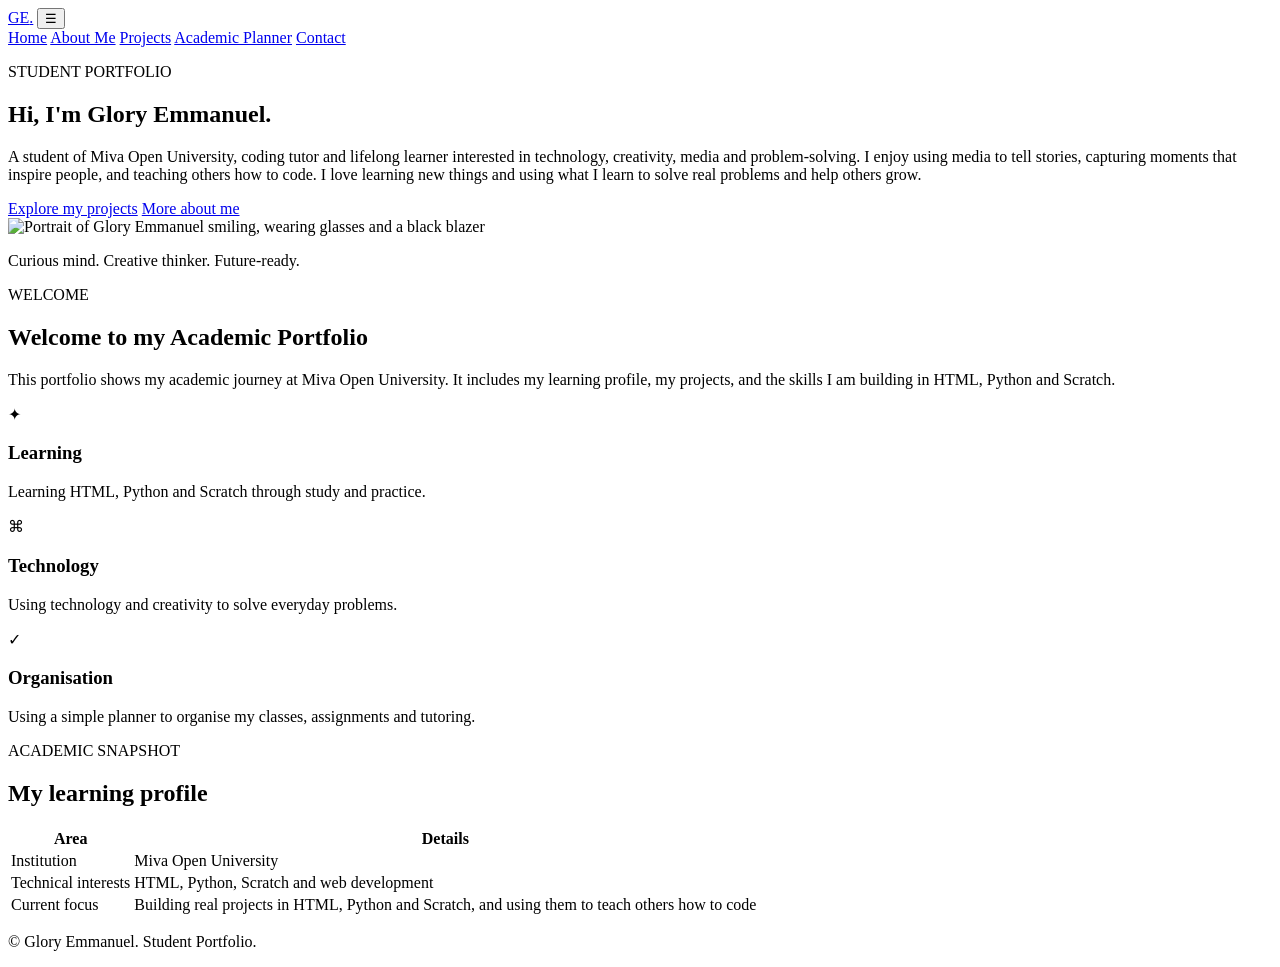
==== index.html @ ad63235c "Add files via upload" ====
<!DOCTYPE html>
<html lang="en">
<head>
  <meta charset="UTF-8">
  <meta name="viewport" content="width=device-width, initial-scale=1.0">
  <meta name="description" content="Glory Emmanuel's student portfolio and academic website">
  <title>Home | Glory Emmanuel</title>
  <link rel="stylesheet" href="css/style.css">
  <script src="js/main.js" defer></script>
</head>
<body>
  <header class="site-header">
    <a class="brand" href="index.html">GE<span>.</span></a>
    <button class="menu-toggle" aria-label="Toggle navigation" aria-expanded="false">☰</button>
    <nav class="site-nav" aria-label="Main navigation">
      <a class="active" aria-current="page" href="index.html">Home</a>
      <a href="about.html">About Me</a>
      <a href="projects.html">Projects</a>
      <a href="planner.html">Academic Planner</a>
      <a href="contact.html">Contact</a>
    </nav>
  </header>

  <main>
    <section class="hero section">
      <div class="hero-copy">
        <p class="eyebrow">STUDENT PORTFOLIO</p>
        <h1>Hi, I'm <span>Glory Emmanuel</span>.</h1>
        <p class="lead">A student of Miva Open University, coding tutor and lifelong learner interested in technology, creativity, media and problem-solving. I enjoy using media to tell stories, capturing moments that inspire people, and teaching others how to code. I love learning new things and using what I learn to solve real problems and help others grow.</p>
        <div class="button-row">
          <a class="button" href="projects.html">Explore my projects</a>
          <a class="button button-outline" href="about.html">More about me</a>
        </div>
      </div>
      <div class="profile-frame">
        <img src="images/glory.jpg.png" alt="Portrait of Glory Emmanuel smiling, wearing glasses and a black blazer">
        <p>Curious mind. Creative thinker. Future-ready.</p>
      </div>
    </section>

    <section class="section soft-section">
      <div class="section-heading">
        <p class="eyebrow">WELCOME</p>
        <h2>Welcome to my Academic Portfolio</h2>
      </div>
      <p class="narrow-copy">This portfolio shows my academic journey at Miva Open University. It includes my learning profile, my projects, and the skills I am building in HTML, Python and Scratch.</p>
      <div class="feature-grid">
        <article class="feature-card"><span class="feature-icon" aria-hidden="true">✦</span><h3>Learning</h3><p>Learning HTML, Python and Scratch through study and practice.</p></article>
        <article class="feature-card"><span class="feature-icon" aria-hidden="true">⌘</span><h3>Technology</h3><p>Using technology and creativity to solve everyday problems.</p></article>
        <article class="feature-card"><span class="feature-icon" aria-hidden="true">✓</span><h3>Organisation</h3><p>Using a simple planner to organise my classes, assignments and tutoring.</p></article>
      </div>
    </section>

    <section class="section">
      <div class="section-heading">
        <p class="eyebrow">ACADEMIC SNAPSHOT</p>
        <h2>My learning profile</h2>
      </div>
      <div class="table-wrap">
        <table>
          <thead><tr><th>Area</th><th>Details</th></tr></thead>
          <tbody>
            <tr><td>Institution</td><td>Miva Open University</td></tr>
            <tr><td>Technical interests</td><td>HTML, Python, Scratch and web development</td></tr>
            <tr><td>Current focus</td><td>Building real projects in HTML, Python and Scratch, and using them to teach others how to code</td></tr>
          </tbody>
        </table>
      </div>
    </section>

    

  <footer class="site-footer"><p>© <span class="current-year"></span> Glory Emmanuel. Student Portfolio.</p></footer>
</body>
</html>
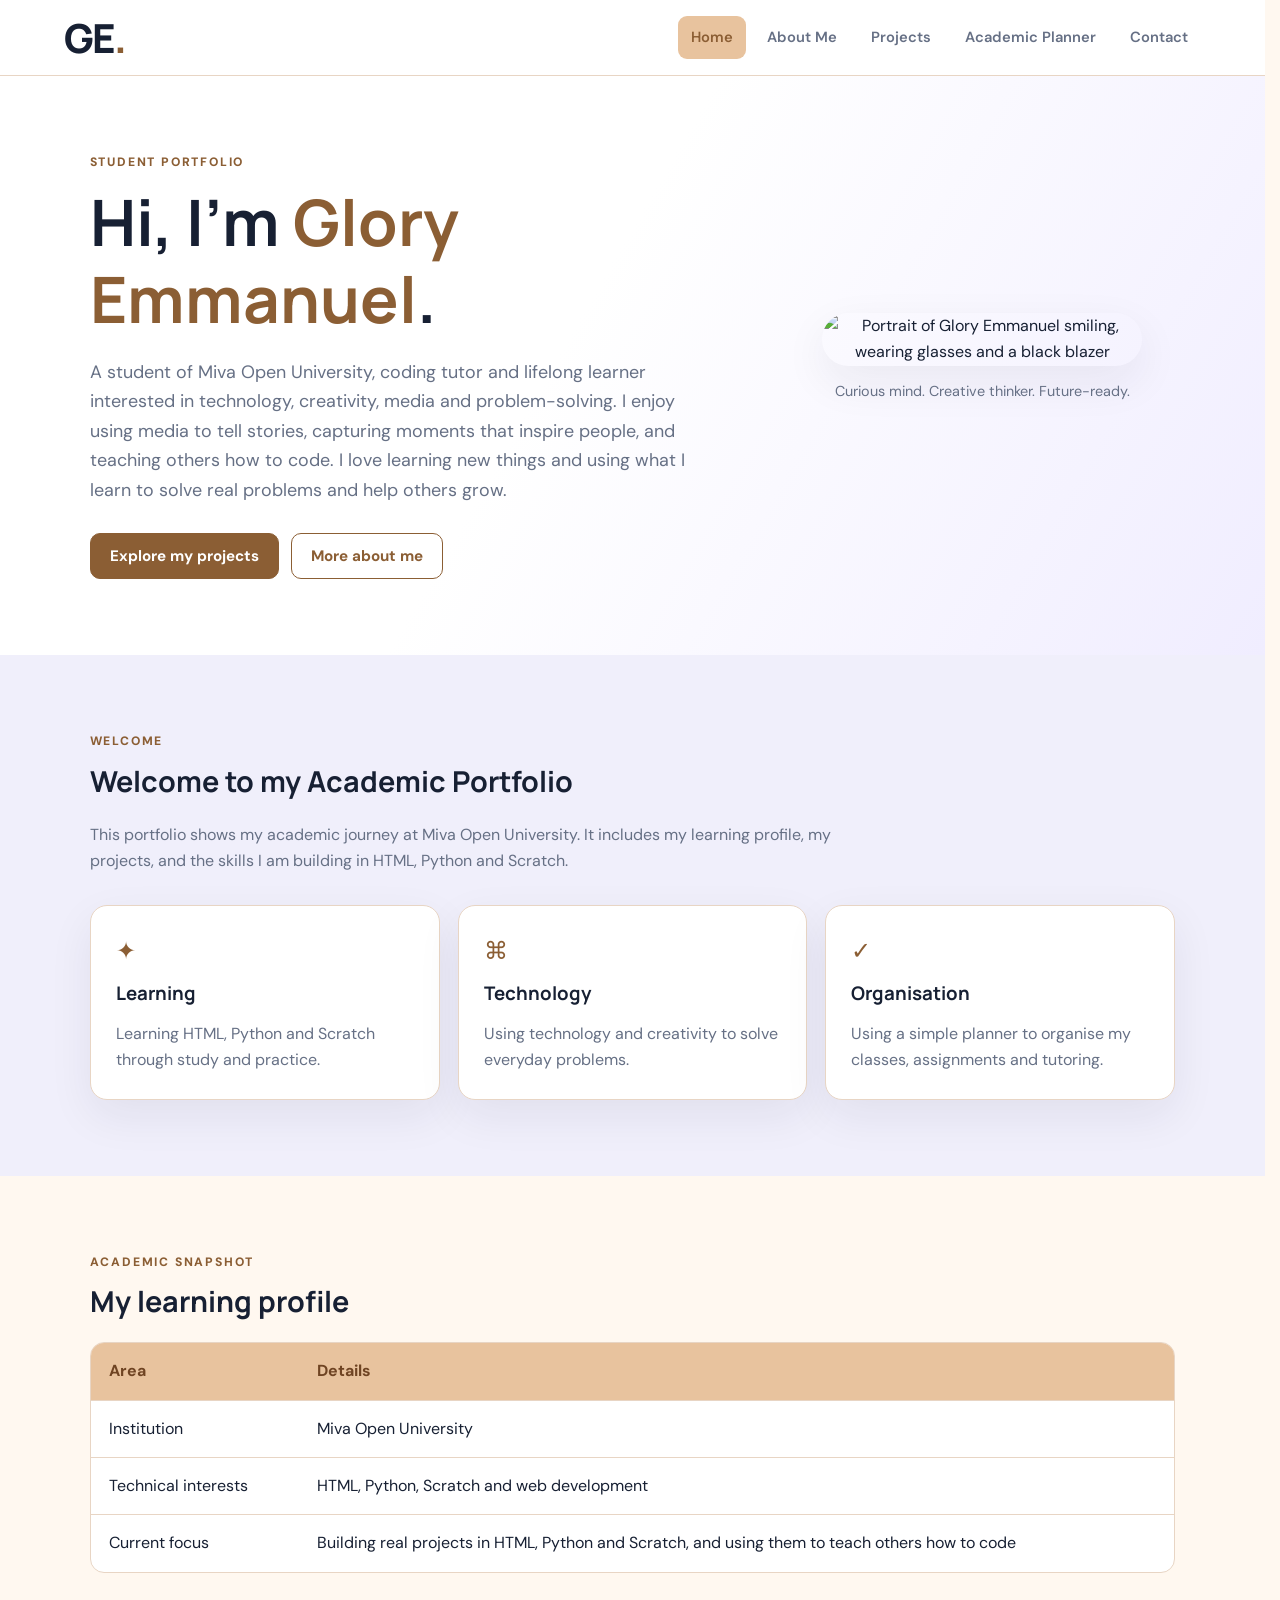
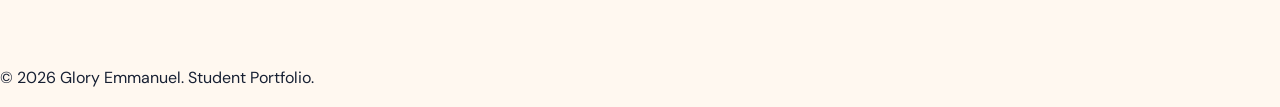
==== commit 9173acf0: "Update index.html" ====
--- a/index.html
+++ b/index.html
@@ -5,8 +5,8 @@
   <meta name="viewport" content="width=device-width, initial-scale=1.0">
   <meta name="description" content="Glory Emmanuel's student portfolio and academic website">
   <title>Home | Glory Emmanuel</title>
-  <link rel="stylesheet" href="css/style.css">
-  <script src="js/main.js" defer></script>
+  <link rel="stylesheet" href="style.css">
+  <script src=" main.js" defer></script>
 </head>
 <body>
   <header class="site-header">
@@ -72,4 +72,4 @@
 
   <footer class="site-footer"><p>© <span class="current-year"></span> Glory Emmanuel. Student Portfolio.</p></footer>
 </body>
-</html>+</html>
--- a/style.css
+++ b/style.css
@@ -0,0 +1,119 @@
+@import url('https://fonts.googleapis.com/css2?family=DM+Sans:wght@400;500;600;700&family=Manrope:wght@500;600;700;800&display=swap');
+
+:root {
+  --ink: #172033;
+  --muted: #667085;
+  --primary: #8B5E34;
+  --primary-dark: #6F4423;
+  --accent: #E8C39E;
+  --surface: #ffffff;
+  --background: #FFF8F0;
+  --border: #E8D5C4;
+  --success: #16794b;
+  --danger: #c0392b;
+  --shadow: 0 16px 45px rgba(25, 32, 55, .07);
+}
+* { box-sizing: border-box; }
+html { scroll-behavior: smooth; scrollbar-gutter: stable; }
+img { max-width: 100%; height: auto; }
+body { margin: 0; background: var(--background); color: var(--ink); font-family: 'DM Sans', Arial, sans-serif; line-height: 1.65; }
+a { color: inherit; }
+a:focus-visible, button:focus-visible, .button:focus-visible { outline: 3px solid var(--primary); outline-offset: 3px; }
+
+/* Header */
+.site-header { min-height: 76px; padding: 0 5vw; padding: 0 max(5vw, 22px); display: flex; align-items: center; justify-content: space-between; gap: 24px; background: #fff; border-bottom: 1px solid var(--border); position: sticky; top: 0; z-index: 10; }
+.brand { font: 800 2.5rem 'Manrope', sans-serif; text-decoration: none; letter-spacing: -2px; }
+.brand span, .hero h1 span { color: var(--primary); }
+.site-nav { display: flex; align-items: center; gap: 8px; }
+.site-nav a { text-decoration: none; color: var(--muted); padding: 9px 13px; border-radius: 9px; font-size: .92rem; font-weight: 600; }
+.site-nav a:hover, .site-nav a.active { background: var(--accent); color: var(--primary); }
+.menu-toggle { display: none; border: 0; background: transparent; font-size: 1.5rem; cursor: pointer; color: var(--ink); }
+
+/* Sections and hero */
+.section { padding: 76px 7vw; }
+.hero { min-height: 560px; display: grid; grid-template-columns: 1.25fr .75fr; align-items: center; gap: 55px; background: linear-gradient(120deg, #fff 45%, #f0edff 100%); }
+.eyebrow { color: var(--primary); font-size: .76rem; font-weight: 800; letter-spacing: 1.8px; margin: 0 0 12px; }
+h1, h2, h3 { font-family: 'Manrope', sans-serif; line-height: 1.2; }
+.hero h1 { font-size: 3.5rem; font-size: clamp(2.5rem, 5vw, 4.6rem); letter-spacing: 0; margin: 0 0 20px; max-width: 720px; }
+.lead { color: var(--muted); font-size: 1.12rem; max-width: 610px; }
+.button-row { display: flex; flex-wrap: wrap; gap: 12px; margin-top: 28px; }
+.button { display: inline-flex; justify-content: center; align-items: center; border: 1px solid var(--primary); background: var(--primary); color: #fff; text-decoration: none; padding: 12px 19px; border-radius: 10px; font: 700 .95rem 'DM Sans', sans-serif; cursor: pointer; transition: transform .2s, background .2s; }
+.button:hover { background: var(--primary-dark); transform: translateY(-2px); }
+.button-outline { background: transparent; color: var(--primary); }
+.button-outline:hover { color: #fff; }
+.profile-frame { max-width: 350px; justify-self: center; text-align: center; }
+.profile-frame img { width: 100%; max-width: 320px; display: block; margin: 0 auto; border-radius: 28px; box-shadow: var(--shadow); }
+.profile-frame p { color: var(--muted); font-size: .9rem; }
+.section-heading { margin-bottom: 24px; }
+.section-heading h2, .content-card h2 { font-size: 1.8rem; margin: 0 0 12px; }
+.soft-section { background: #f0effb; }
+.narrow-copy { max-width: 760px; color: var(--muted); }
+
+/* Cards */
+.feature-grid { display: grid; grid-template-columns: repeat(3, 1fr); gap: 18px; margin-top: 30px; }
+.feature-card, .content-card, .project-card, .planner-panel { background: var(--surface); border: 1px solid var(--border); border-radius: 17px; box-shadow: var(--shadow); }
+.feature-card { padding: 25px; }
+.feature-icon { color: var(--primary); font-size: 1.5rem; }
+.feature-card h3 { margin: 12px 0 6px; }
+.feature-card p, .project-card p { color: var(--muted); margin-bottom: 0; }
+.table-wrap { overflow-x: auto; background: white; border: 1px solid var(--border); border-radius: 14px; }
+table { width: 100%; border-collapse: collapse; min-width: 480px; }
+th, td { padding: 15px 18px; text-align: left; border-bottom: 1px solid var(--border); }
+th { background: var(--accent); color: var(--primary-dark); }
+tr:last-child td { border-bottom: 0; }
+audio { width: 100%; max-width: 560px; }
+.small-note { font-size: .84rem; color: var(--muted); }
+
+/* Inner pages */
+.page-main { width: 90%; max-width: 1100px; margin: 0 auto; padding: 48px 0 80px; }
+.page-intro { padding: 30px 0 34px; }
+.page-intro h1 { font-size: 2.6rem; font-size: clamp(2.2rem, 5vw, 3.4rem); margin: 0 0 10px; letter-spacing: -1.8px; }
+.page-intro p:last-child { color: var(--muted); margin: 0; }
+.content-card { padding: 27px; margin-bottom: 18px; }
+.content-card p, .content-card li { color: var(--muted); }
+.content-card a { color: var(--primary); font-weight: 600; }
+.detail-list { padding-left: 20px; }
+.tag-list { display: flex; flex-wrap: wrap; gap: 8px; margin-top: 16px; }
+.tag-list span { background: var(--accent); color: var(--primary-dark); padding: 6px 11px; border-radius: 30px; font-size: .82rem; font-weight: 700; }
+.project-grid { display: grid; grid-template-columns: repeat(3, 1fr); gap: 20px; }
+.project-card { overflow: }
+
+/* Calculator */
+select {
+  width: 100%;
+  border: 1px solid #d8dce7;
+  background: #fff;
+  border-radius: 9px;
+  padding: 12px 13px;
+  color: var(--ink);
+  font: inherit;
+}
+select:focus {
+  outline: 3px solid #e4e0ff;
+  border-color: var(--primary);
+}
+
+#calc-form {
+  display: flex;
+  flex-wrap: wrap;
+  align-items: flex-end;
+  max-width: 760px;
+}
+#calc-form .form-field {
+  flex: 1 1 180px;
+  margin-right: 14px;
+}
+#calc-form .button {
+  margin-bottom: 15px;
+}
+
+#calc-result {
+  font-size: 1.5rem;
+  min-height: 2.4rem;
+  margin: 12px 0 0;
+}
+
+@media (max-width: 600px) {
+  #calc-form .form-field { margin-right: 0; }
+  #calc-form .button { width: 100%; }
+}
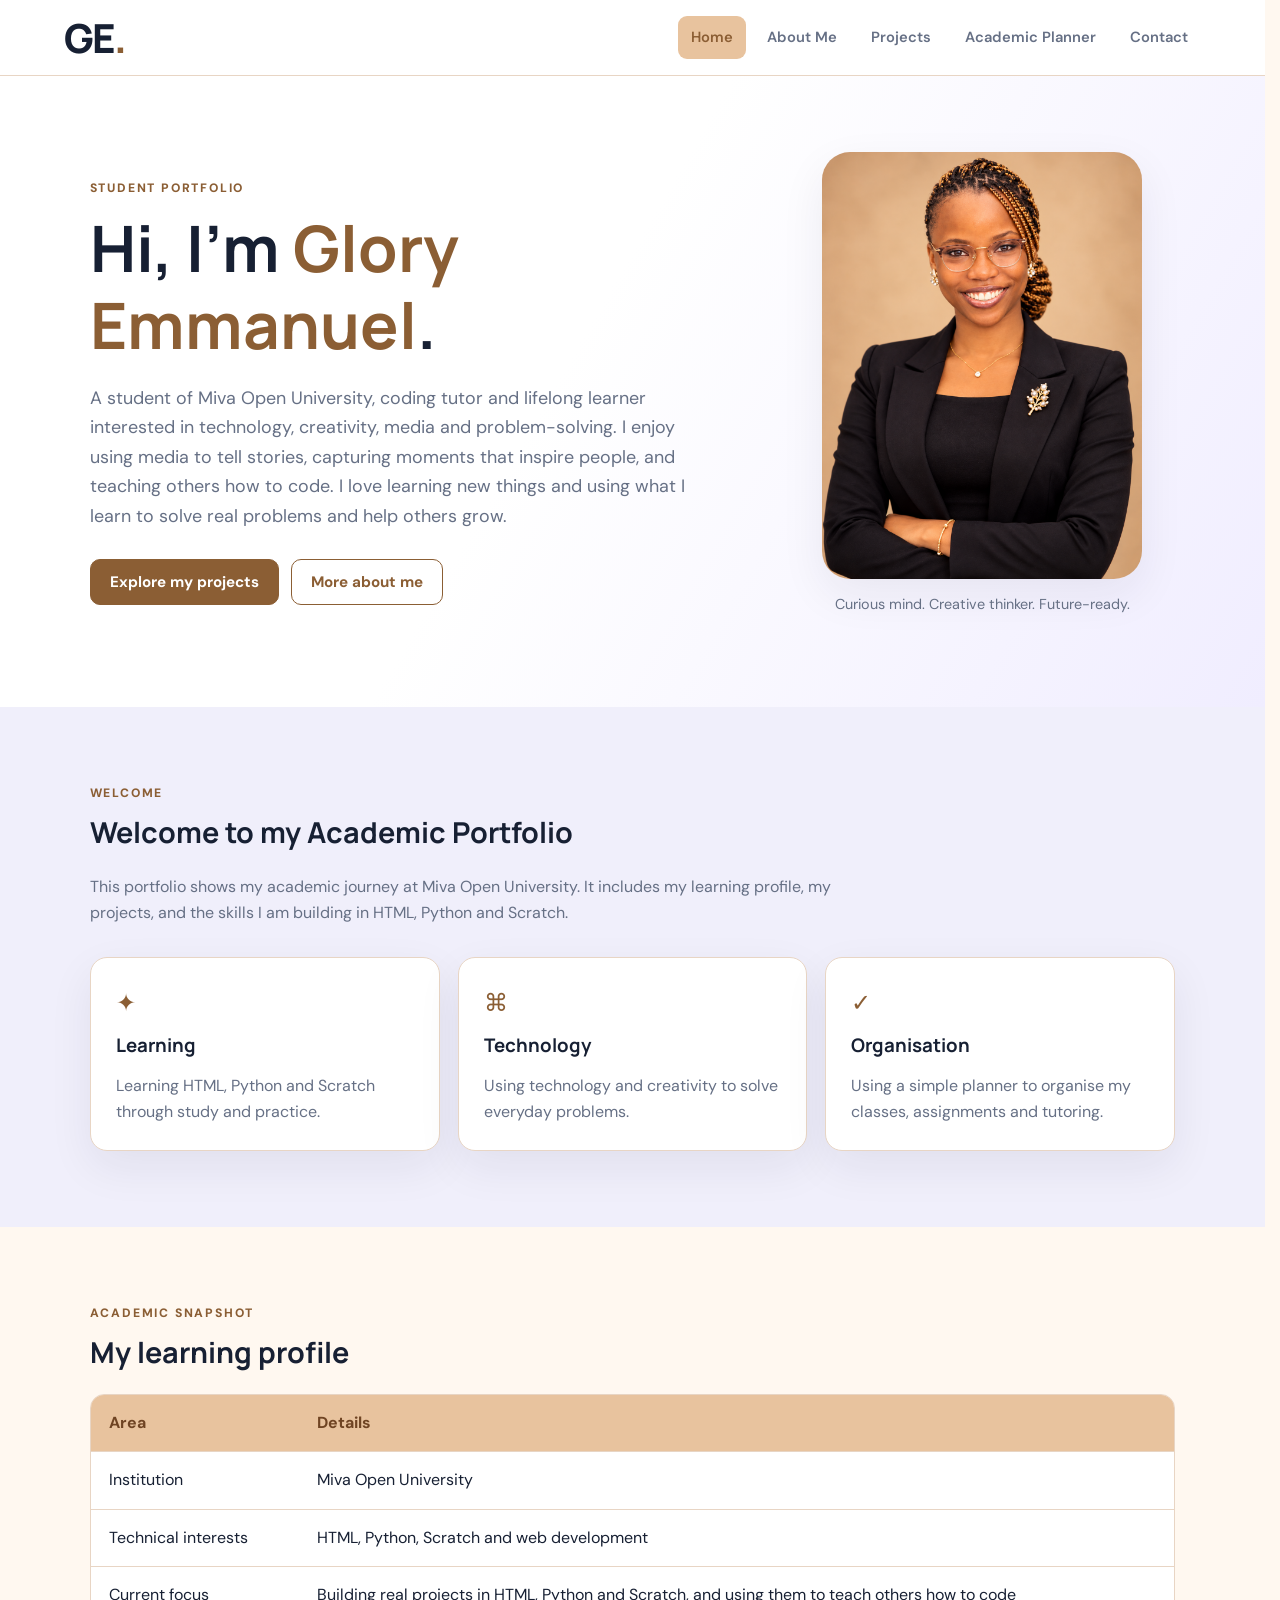
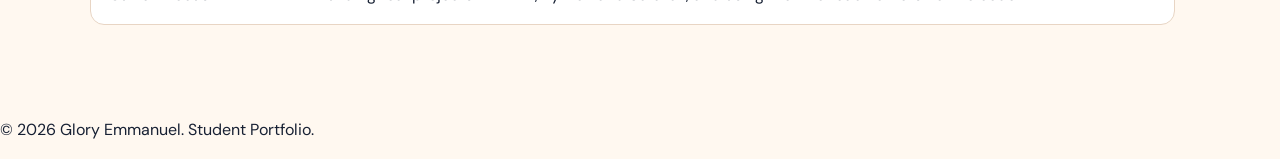
==== commit 6393819b: "Fix image source path in index.html" ====
--- a/index.html
+++ b/index.html
@@ -33,7 +33,7 @@
         </div>
       </div>
       <div class="profile-frame">
-        <img src="images/glory.jpg.png" alt="Portrait of Glory Emmanuel smiling, wearing glasses and a black blazer">
+        <img src="glory.jpg.png" alt="Portrait of Glory Emmanuel smiling, wearing glasses and a black blazer">
         <p>Curious mind. Creative thinker. Future-ready.</p>
       </div>
     </section>
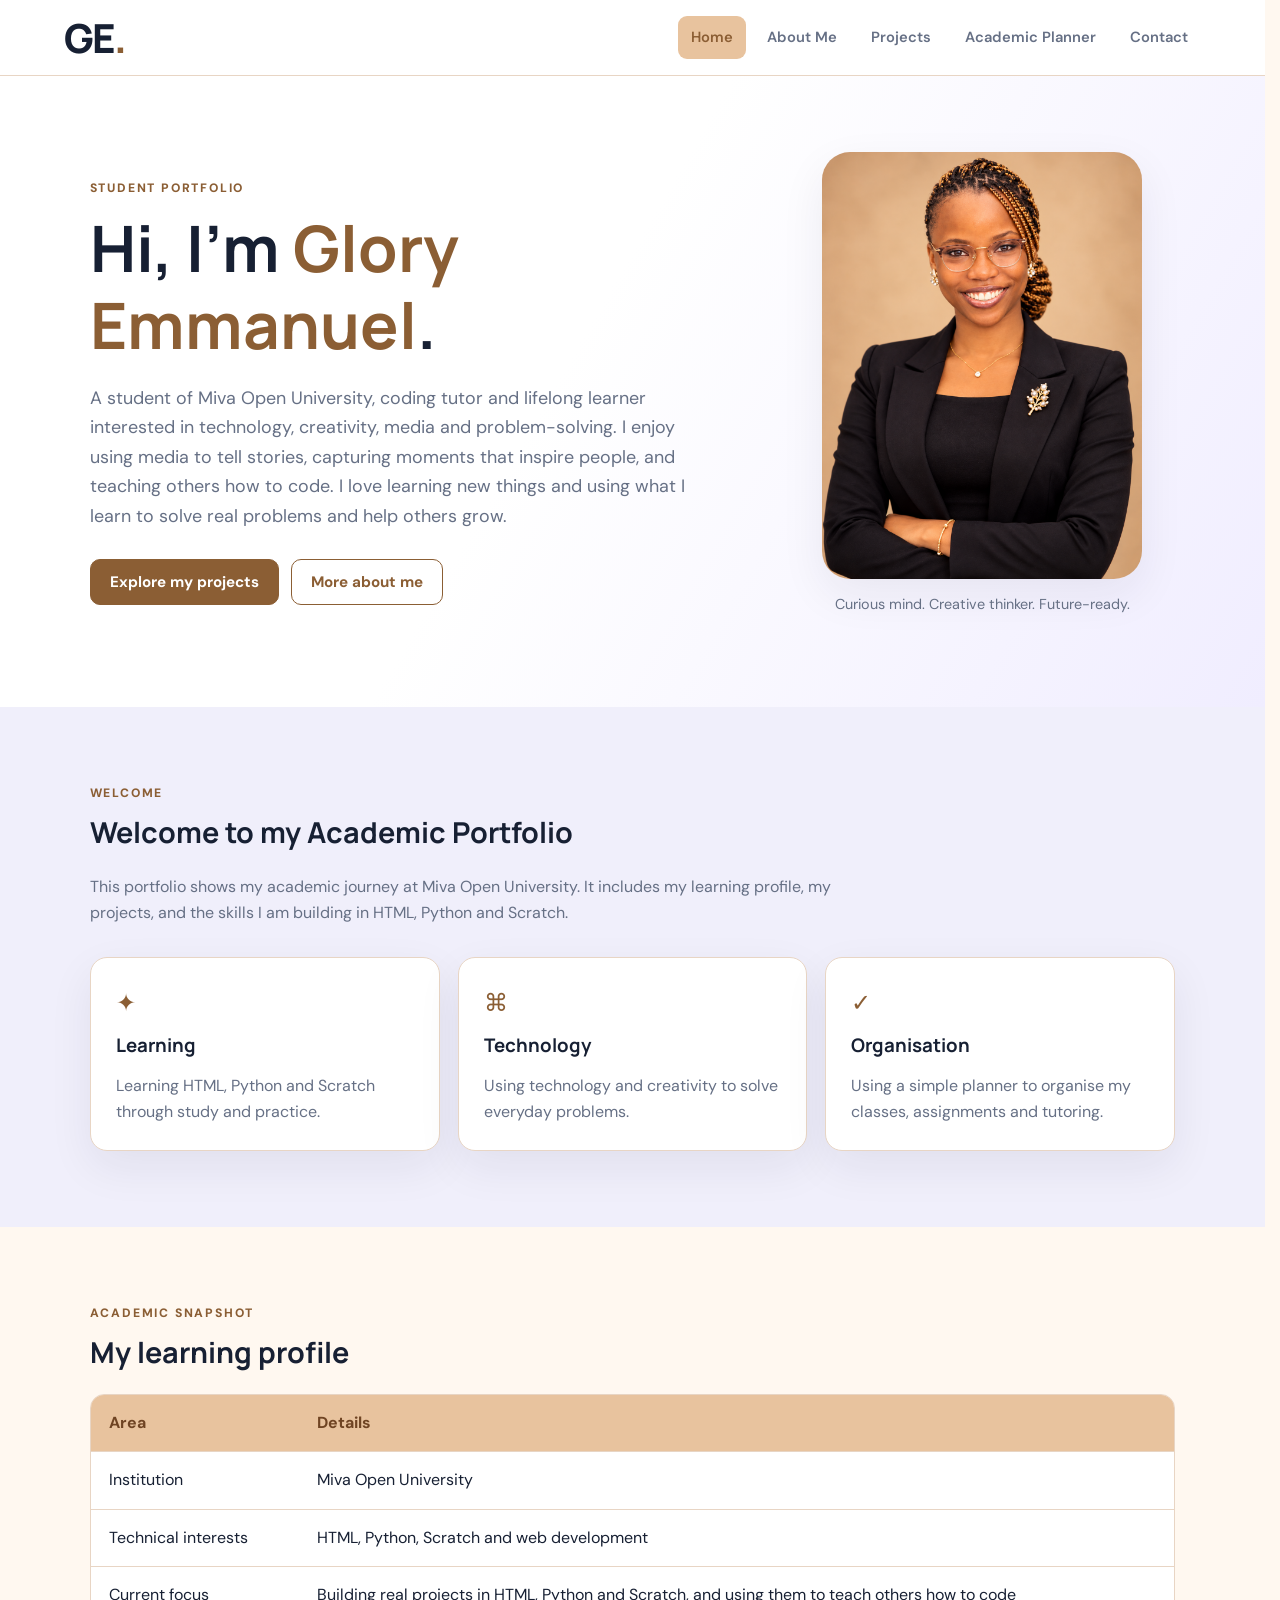
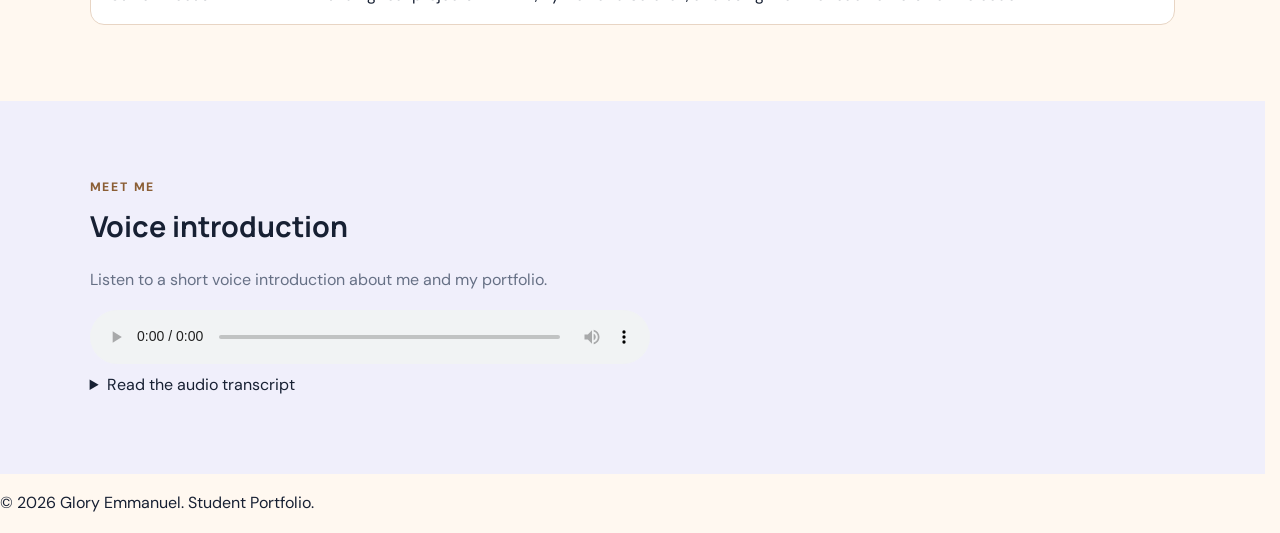
==== commit 3bf14a44: "Add voice introduction section with audio and transcript" ====
--- a/index.html
+++ b/index.html
@@ -67,7 +67,26 @@
         </table>
       </div>
     </section>
+    <section class="section soft-section">
+      <div class="section-heading">
+        <p class="eyebrow">MEET ME</p>
+        <h2>Voice introduction</h2>
+      </div>
+      <p class="narrow-copy">Listen to a short voice introduction about me and my portfolio.</p>
 
+      <div class="media-block">
+        <audio controls preload="metadata">
+          <source src="audio/intro.mp3" type="audio/mpeg">
+          Your browser does not support the audio element.
+        </audio>
+      </div>
+
+      <details class="media-transcript">
+        <summary>Read the audio transcript</summary>
+        <p>Hello, my name is Glory Emmanuel. I'm a student at Miva Open University and a coding tutor. I'm learning HTML, Python and Scratch, and I enjoy teaching others how to code. This portfolio shows my projects, including a calculator, a registration form and an academic planner. Thank you for visiting.</p>
+      </details>
+    </section>
+  </main>
     
 
   <footer class="site-footer"><p>© <span class="current-year"></span> Glory Emmanuel. Student Portfolio.</p></footer>
